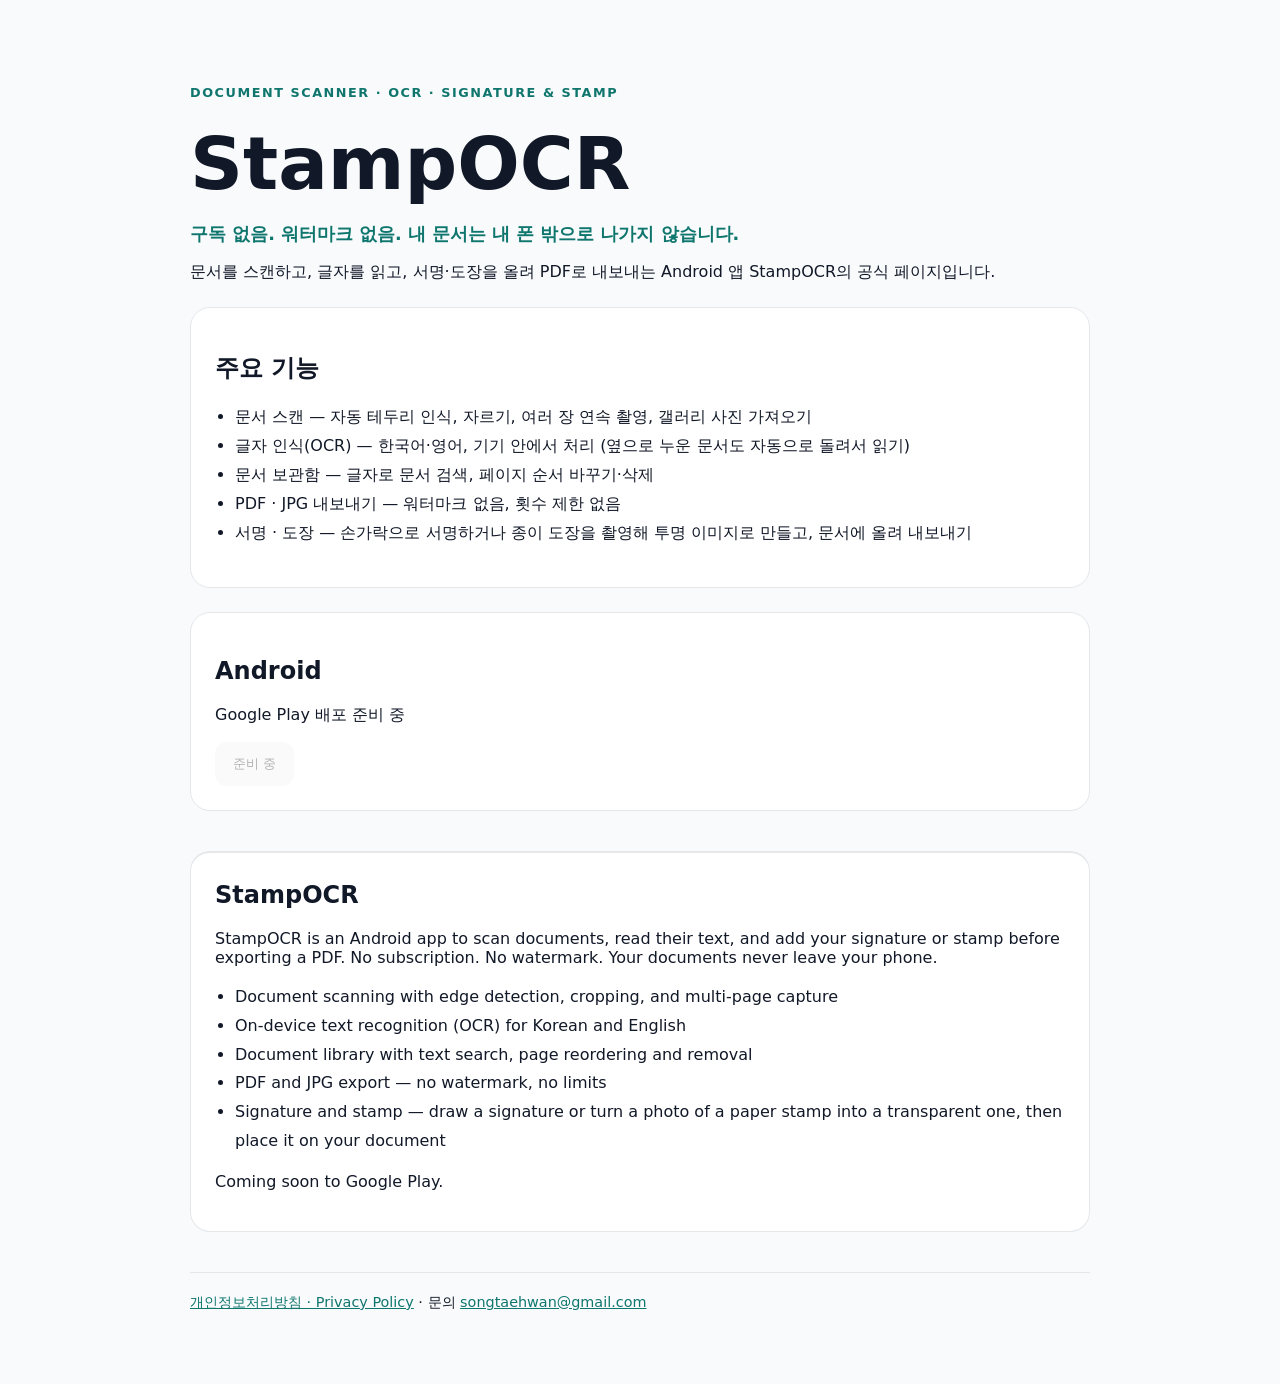
==== index.html @ e19a5605 "Add StampOCR public pages: index, privacy policy, stylesheet, Pages deploy workflow Co-Authored-By: " ====
<!DOCTYPE html>
<html lang="ko">
<head>
  <meta charset="UTF-8" />
  <meta name="viewport" content="width=device-width, initial-scale=1.0" />
  <title>StampOCR</title>
  <link rel="stylesheet" href="./assets/css/style.css" />
</head>
<body>
  <main class="wrap">
    <div class="brand">
      <p class="eyebrow">DOCUMENT SCANNER · OCR · SIGNATURE &amp; STAMP</p>
    </div>
    <h1>StampOCR</h1>
    <p class="tagline">구독 없음. 워터마크 없음. 내 문서는 내 폰 밖으로 나가지 않습니다.</p>
    <p>문서를 스캔하고, 글자를 읽고, 서명·도장을 올려 PDF로 내보내는 Android 앱 StampOCR의 공식 페이지입니다.</p>

    <section>
      <h2>주요 기능</h2>
      <ul>
        <li>문서 스캔 — 자동 테두리 인식, 자르기, 여러 장 연속 촬영, 갤러리 사진 가져오기</li>
        <li>글자 인식(OCR) — 한국어·영어, 기기 안에서 처리 (옆으로 누운 문서도 자동으로 돌려서 읽기)</li>
        <li>문서 보관함 — 글자로 문서 검색, 페이지 순서 바꾸기·삭제</li>
        <li>PDF · JPG 내보내기 — 워터마크 없음, 횟수 제한 없음</li>
        <li>서명 · 도장 — 손가락으로 서명하거나 종이 도장을 촬영해 투명 이미지로 만들고, 문서에 올려 내보내기</li>
      </ul>
    </section>

    <section>
      <h2>Android</h2>
      <p>Google Play 배포 준비 중</p>
      <button disabled>준비 중</button>
    </section>

    <section class="lang-en" lang="en">
      <h2>StampOCR</h2>
      <p>
        StampOCR is an Android app to scan documents, read their text, and add your signature or stamp
        before exporting a PDF. No subscription. No watermark. Your documents never leave your phone.
      </p>
      <ul>
        <li>Document scanning with edge detection, cropping, and multi-page capture</li>
        <li>On-device text recognition (OCR) for Korean and English</li>
        <li>Document library with text search, page reordering and removal</li>
        <li>PDF and JPG export — no watermark, no limits</li>
        <li>Signature and stamp — draw a signature or turn a photo of a paper stamp into a transparent one, then place it on your document</li>
      </ul>
      <p>Coming soon to Google Play.</p>
    </section>

    <footer>
      <a href="./privacy.html">개인정보처리방침 · Privacy Policy</a>
      · 문의 <a href="mailto:songtaehwan@gmail.com">songtaehwan@gmail.com</a>
    </footer>
  </main>
</body>
</html>
---- assets/css/style.css ----
* { box-sizing: border-box; }
body {
  margin: 0;
  font-family: system-ui, -apple-system, BlinkMacSystemFont, "Segoe UI", sans-serif;
  color: #111827;
  background: #f8fafc;
}
.wrap {
  width: min(900px, calc(100% - 40px));
  margin: 0 auto;
  padding: 72px 0;
}
.brand { display: flex; align-items: center; gap: 16px; }
.brand img { width: 72px; height: 72px; border-radius: 18px; }
.eyebrow {
  font-size: .8rem;
  font-weight: 800;
  letter-spacing: .12em;
  color: #0f766e;
}
h1 { font-size: clamp(2.3rem, 7vw, 4.6rem); margin: 8px 0 16px; }
section {
  margin-top: 24px;
  padding: 24px;
  border: 1px solid #e5e7eb;
  border-radius: 20px;
  background: white;
}
section ul { padding-left: 20px; line-height: 1.8; }
button {
  min-height: 44px;
  padding: 0 18px;
  border: 0;
  border-radius: 12px;
}
footer {
  margin-top: 40px;
  padding-top: 20px;
  border-top: 1px solid #e5e7eb;
  font-size: .9rem;
}
footer a { color: #0f766e; }
.tagline { font-size: 1.1rem; font-weight: 600; color: #0f766e; margin: 0 0 16px; }
.lang-en { margin-top: 40px; padding-top: 8px; border-top: 2px solid #e5e7eb; }
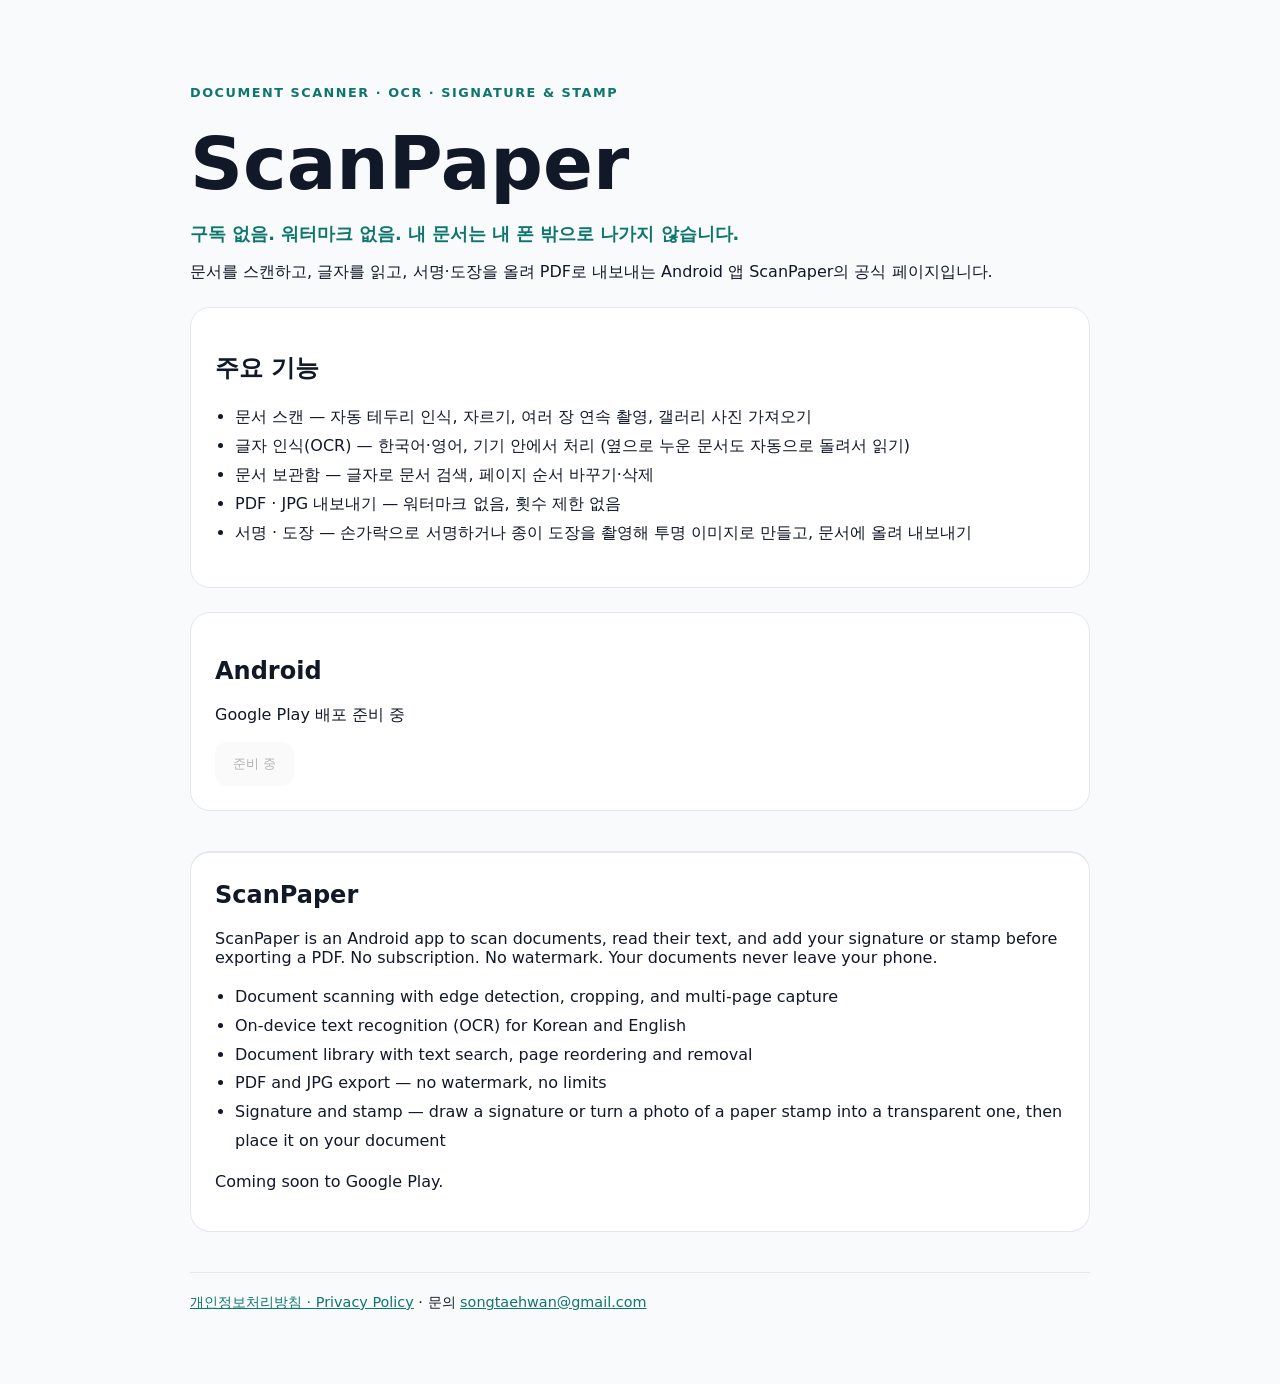
==== commit 43cc4689: "Rename app to ScanPaper in public pages and privacy policy Co-Authored-By: Claude Sonnet 5.5 <norepl" ====
--- a/index.html
+++ b/index.html
@@ -3,7 +3,7 @@
 <head>
   <meta charset="UTF-8" />
   <meta name="viewport" content="width=device-width, initial-scale=1.0" />
-  <title>StampOCR</title>
+  <title>ScanPaper</title>
   <link rel="stylesheet" href="./assets/css/style.css" />
 </head>
 <body>
@@ -11,9 +11,9 @@
     <div class="brand">
       <p class="eyebrow">DOCUMENT SCANNER · OCR · SIGNATURE &amp; STAMP</p>
     </div>
-    <h1>StampOCR</h1>
+    <h1>ScanPaper</h1>
     <p class="tagline">구독 없음. 워터마크 없음. 내 문서는 내 폰 밖으로 나가지 않습니다.</p>
-    <p>문서를 스캔하고, 글자를 읽고, 서명·도장을 올려 PDF로 내보내는 Android 앱 StampOCR의 공식 페이지입니다.</p>
+    <p>문서를 스캔하고, 글자를 읽고, 서명·도장을 올려 PDF로 내보내는 Android 앱 ScanPaper의 공식 페이지입니다.</p>
 
     <section>
       <h2>주요 기능</h2>
@@ -33,9 +33,9 @@
     </section>
 
     <section class="lang-en" lang="en">
-      <h2>StampOCR</h2>
+      <h2>ScanPaper</h2>
       <p>
-        StampOCR is an Android app to scan documents, read their text, and add your signature or stamp
+        ScanPaper is an Android app to scan documents, read their text, and add your signature or stamp
         before exporting a PDF. No subscription. No watermark. Your documents never leave your phone.
       </p>
       <ul>
